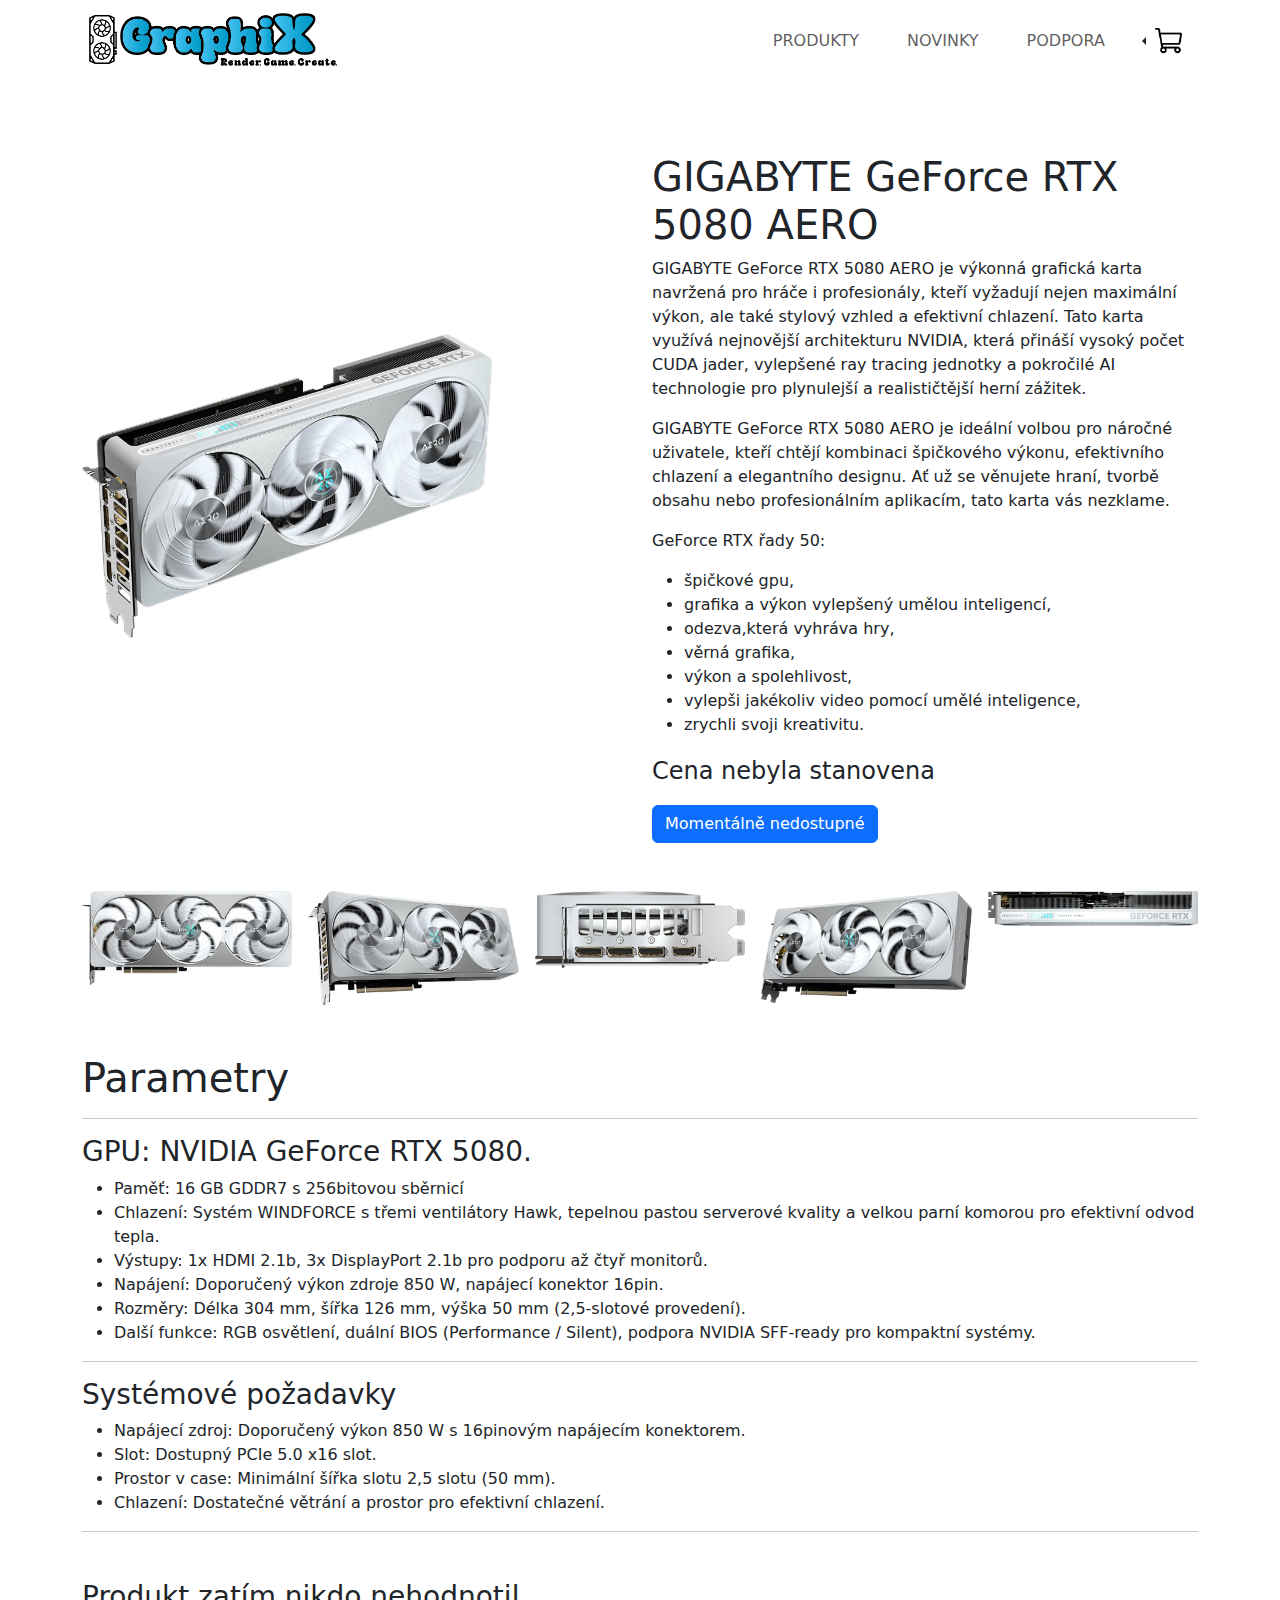
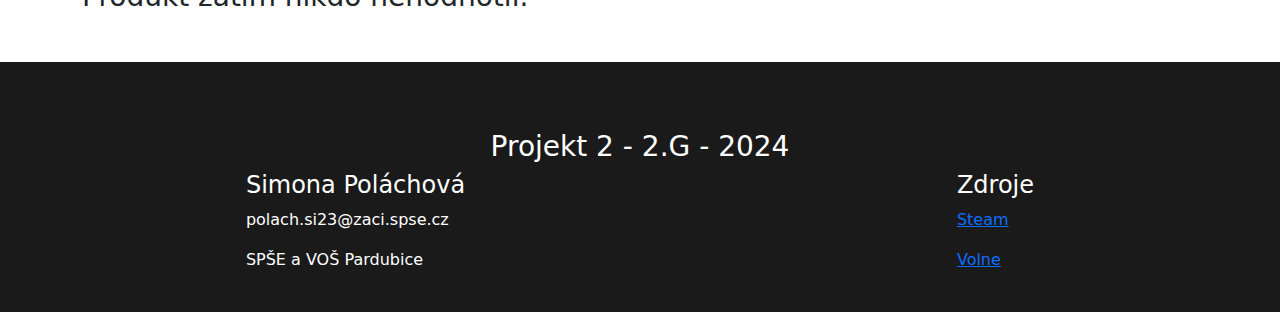
==== detail.html @ 1e643df1 "detail produktu" ====
<!DOCTYPE html>
<html lang="en">

<head>
    <meta charset="UTF-8">
    <meta name="viewport" content="width=device-width, initial-scale=1.0">
    <link rel="stylesheet" href="styly.css" type="text/css">
    <link href="https://cdn.jsdelivr.net/npm/bootstrap@5.3.3/dist/css/bootstrap.min.css" rel="stylesheet"
        integrity="sha384-QWTKZyjpPEjISv5WaRU9OFeRpok6YctnYmDr5pNlyT2bRjXh0JMhjY6hW+ALEwIH" crossorigin="anonymous">
    <link href="https://cdn.jsdelivr.net/npm/@fancyapps/ui@4.0/dist/fancybox.css" rel="stylesheet">
    <title>Counter-Strike 2</title>
</head>

<body>
    <nav class="navbar navbar-expand-md bg-body-transparent">
        <div class="container">
            <a class="navbar-brand" href="index.html">
                <img src="images/Logo_erasmus.png" alt="Bootstrap" height="55">
            </a>
            <button class="navbar-toggler" type="button" data-bs-toggle="collapse" data-bs-target="#navbarNavDropdown"
                aria-controls="navbarNavDropdown" aria-expanded="false" aria-label="Toggle navigation">
                <span class="navbar-toggler-icon"></span>
            </button>
            <div class="collapse navbar-collapse" id="navbarNavDropdown">
                <ul class="navbar-nav ms-auto">
                    <li class="nav-item mx-3">
                        <a class="nav-link" aria-current="page" href="katalog.html">PRODUKTY</a>
                    </li>
                    <li class="nav-item mx-3">
                        <a class="nav-link" href="diskografie.html">NOVINKY</a>
                    </li>
                    <li class="nav-item mx-3">
                        <a class="nav-link" href="biografie.html">PODPORA</a>
                    </li>
                </ul>
                <div class="dropdown d-md-none d-sm-block">
                    <button class="btn dropdown-toggle" type="button" data-bs-toggle="dropdown" aria-expanded="false">
                        <img src="images/shopping-cart-icon-md.png" alt="Dropdown Icon" class="img-fluid"
                            style="max-width: 30px;">
                    </button>
                    <ul class="dropdown-menu p-4" style="width: 280px;">
                        <h3>Váš košík</h3>
                        <p>Máte 1 produkt v košíku</p>
                        <hr class="my-2">
                        <li>
                            <div class="d-flex align-items-center my-2">
                                <img src="images/nitro_kosik.jpg" width="60" class="mx-2" alt="cs2">
                                <div>
                                    <p class="mb-0">SAPPHIRE NITRO+ Radeon RX 7700 XT</p>
                                    <p class="mb-0"><span class="text-primary">12.690 Kč</span></p>
                                </div>
                            </div>
                        </li>
                        <li id="kosik_button" class="mt-4">
                            <a href="kosik.html">Pokračovat do košíku -></a>
                        </li>
                    </ul>
                </div>
            </div>
            <div class="dropstart d-none d-md-block">
                <button class="btn dropdown-toggle" type="button" data-bs-toggle="dropdown" aria-expanded="false">
                    <img src="images/shopping-cart-icon-md.png" alt="Dropdown Icon" class="img-fluid"
                        style="max-width: 30px;">
                </button>
                <ul class="dropdown-menu p-4" style="width: 280px;">
                    <h3>Váš košík</h3>
                    <p>Máte 1 produkt v košíku</p>
                    <hr class="my-2">
                    <li>
                        <div class="d-flex align-items-center my-2">
                            <img src="images/nitro_kosik.jpg" width="60" class="mx-2" alt="cs">
                            <div>
                                <p class="mb-0">SAPPHIRE NITRO+ Radeon RX 7700 XT</p>
                                <p class="mb-0"><span class="text-primary">12.690 Kč</span></p>
                            </div>
                        </div>
                    </li>
                    <li id="kosik_button" class="mt-4">
                        <a href="kosik.html">Pokračovat do košíku -></a>
                    </li>
                </ul>
            </div>
        </div>
    </nav>

    <section class="detail">
        <div class="container">
            <div class="row mt-5">
                <div class="col-lg-6 d-flex align-items-center justify-content-center">
                    <div class="col gallery-item d-flex justify-content-center">
                        <a href="images/detail_main.webp" data-fancybox="gallery" data-caption="Obrázek 1">
                            <img src="images/detail_main.webp" class="w-75 img-fluid" alt="Obrázek 1">
                        </a>
                    </div>
                </div>
                <div class="col-lg-6">
                    <h1 class="mt-4">GIGABYTE GeForce RTX 5080 AERO</h1>
                    <p>GIGABYTE GeForce RTX 5080 AERO je výkonná grafická karta navržená pro hráče i profesionály, kteří
                        vyžadují nejen maximální výkon, ale také stylový vzhled a efektivní chlazení. Tato karta využívá
                        nejnovější architekturu NVIDIA, která přináší vysoký počet CUDA jader, vylepšené ray tracing
                        jednotky a pokročilé AI technologie pro plynulejší a realističtější herní zážitek.</p>
                    <p>GIGABYTE GeForce RTX 5080 AERO je ideální volbou pro náročné uživatele, kteří chtějí kombinaci
                        špičkového výkonu, efektivního chlazení a elegantního designu. Ať už se věnujete hraní, tvorbě
                        obsahu nebo profesionálním aplikacím, tato karta vás nezklame.</p>
                    <p>GeForce RTX řady 50:</p>
                    <ul>
                        <li>špičkové gpu,</li>
                        <li>grafika a výkon vylepšený umělou inteligencí,</li>
                        <li>odezva,která vyhráva hry,</li>
                        <li>věrná grafika,</li>
                        <li>výkon a spolehlivost,</li>
                        <li>vylepši jakékoliv video pomocí umělé inteligence,</li>
                        <li>zrychli svoji kreativitu.</li>
                    </ul>
                    <p class="fs-4">Cena nebyla stanovena</p>
                    <button type="button" class="btn btn-primary">Momentálně nedostupné</button>
                </div>
            </div>
        </div>
    </section>
    <section class="galerie">
        <div class="container py-5">
            <div class="row row-cols-1 row-cols-md-2 row-cols-lg-5 g-3">

                <div class="col gallery-item d-flex justify-content-center">
                    <a href="images/detail1.webp" data-fancybox="gallery" data-caption="Obrázek 2">
                        <img src="images/detail1.webp" class="img-fluid" alt="Obrázek 2">
                    </a>
                </div>

                <div class="col gallery-item d-flex justify-content-center">
                    <a href="images/detail2.webp" data-fancybox="gallery" data-caption="Obrázek 3">
                        <img src="images/detail2.webp" class="img-fluid" alt="Obrázek 3">
                    </a>
                </div>

                <div class="col gallery-item d-flex justify-content-center">
                    <a href="images/deatil3.webp" data-fancybox="gallery" data-caption="Obrázek 4">
                        <img src="images/deatil3.webp" class="img-fluid" alt="Obrázek 4">
                    </a>
                </div>

                <div class="col gallery-item d-flex justify-content-center">
                    <a href="images/detail4.webp" data-fancybox="gallery" data-caption="Obrázek 5">
                        <img src="images/detail4.webp" class="img-fluid" alt="Obrázek 5">
                    </a>
                </div>

                <div class="col gallery-item d-flex justify-content-center">
                    <a href="images/detail5.webp" data-fancybox="gallery" data-caption="Obrázek 6">
                        <img src="images/detail5.webp" class="img-fluid" alt="Obrázek 6">
                    </a>
                </div>
            </div>
        </div>
    </section>

    <section class="parametry">
        <div class="container mb-5">
            <h1>Parametry</h1>
            <hr>
            <div>
                <article>
                    <h3>GPU: NVIDIA GeForce RTX 5080.</h3>
                    <ul>
                        <li>Paměť: 16 GB GDDR7 s 256bitovou sběrnicí</li>
                        <li>Chlazení: Systém WINDFORCE s třemi ventilátory Hawk, tepelnou pastou serverové kvality a velkou parní komorou pro efektivní odvod tepla.</li>
                        <li>Výstupy: 1x HDMI 2.1b, 3x DisplayPort 2.1b pro podporu až čtyř monitorů.</li>
                        <li>Napájení: Doporučený výkon zdroje 850 W, napájecí konektor 16pin.</li>
                        <li>Rozměry: Délka 304 mm, šířka 126 mm, výška 50 mm (2,5-slotové provedení).</li>
                        <li>Další funkce: RGB osvětlení, duální BIOS (Performance / Silent), podpora NVIDIA SFF-ready pro kompaktní systémy.</li>
                    </ul>
                </article>
            </div>
            <hr>
            <div>
                <h3>Systémové požadavky</h3>
                <article>
                    <ul>
                        <li>Napájecí zdroj: Doporučený výkon 850 W s 16pinovým napájecím konektorem.</li>
                        <li>Slot: Dostupný PCIe 5.0 x16 slot.</li>
                        <li>Prostor v case: Minimální šířka slotu 2,5 slotu (50 mm).</li>
                        <li>Chlazení: Dostatečné větrání a prostor pro efektivní chlazení.
                        </li>
                    </ul>
                </article>
            </div>
            <hr>
        </div>

    </section>

    <section class="rezence">
        <div class="container">
            <h3 class="mb-5">Produkt zatím nikdo nehodnotil.</h3>
        </div>
    </section>

    <footer class="pt-5">
        <h3>Projekt 2 - 2.G - 2024</h3>
        <div class="texty">
            <article>
                <h4>Simona Poláchová</h4>
                <p>polach.si23@zaci.spse.cz</p>
                <p>SPŠE a VOŠ Pardubice</p>
            </article>
            <article class="zdroje">
                <h4>Zdroje</h4>
                <a href="https://store.steampowered.com/explore/new/">
                    <p>Steam</p>
                </a>
                <a href="">
                    <p>Volne</p>
                </a>
            </article>
        </div>
    </footer>





    <script src="https://cdn.jsdelivr.net/npm/bootstrap@5.3.3/dist/js/bootstrap.bundle.min.js"
        integrity="sha384-YvpcrYf0tY3lHB60NNkmXc5s9fDVZLESaAA55NDzOxhy9GkcIdslK1eN7N6jIeHz"
        crossorigin="anonymous"></script>
    <script src="https://cdn.jsdelivr.net/npm/@fancyapps/ui@4.0/dist/fancybox.umd.js"></script>
    <script>

        Fancybox.bind('[data-fancybox="gallery"]', {
            Thumbs: {
                autoStart: true,
            },
            Toolbar: {
                display: ['counter', 'close'],
            }
        });
    </script>
</body>

</html>
---- styly.css ----
.novinky img {
    transition: all 0.2s ease-in-out;
}

.novinky img:hover {
    filter: brightness(50%);
}

.custom-carousel {
    position: relative;
    width: 90%;
    max-width: 900px;
    height: 350px;
    perspective: 1000px;
    overflow: hidden;
}

.custom-carousel-track {
    display: flex;
    justify-content: center;
    align-items: center;
    height: 100%;
    transition: transform 0.5s ease;
    transform-style: preserve-3d;
}

.custom-carousel-item {
    flex: 0 0 auto;
    width: 240px;
    height: 320px;
    background: #ccc;
    border-radius: 10px;
    box-shadow: 0 4px 10px rgba(0, 0, 0, 0.2);
    transform-origin: center;
    position: absolute;
    transition: transform 0.5s ease, opacity 0.5s ease;
}

.custom-carousel-item img {
    width: 240px;
    height: 320px;
    object-fit: cover;
}

.custom-carousel-buttons {
    position: absolute;
    top: 50%;
    width: 100%;
    display: flex;
    justify-content: space-between;
    transform: translateY(-50%);
}

.custom-carousel-button {
    background: rgba(0, 0, 0, 0.5);
    color: white;
    border: none;
    padding: 10px;
    cursor: pointer;
    border-radius: 5px;
}

.custom-carousel-item a {
    display: block;
    width: 100%;
    height: 100%;
}

footer {
    background-color: #1a1a1a;
    padding-top: 0.1%;
    color: white;
    display: flex;
    flex-direction: column;
    height: 250px;
}

footer h3 {
    display: flex;
    justify-content: center;
    padding-top: 20px;
}

footer h4 {
    padding: 0;
}

.texty {
    display: flex;
    flex-direction: row;
    justify-content: space-around;
}

.btn-secondary {
    width: 200px;
}

body {
    transition: background-color 0.3s;
}
.sidebar {
    width: 0;
    position: fixed;
    top: 0;
    left: 0;
    height: 100%;
    background: #ffffff;
    overflow: hidden;
    transition: 0.3s;
    padding-top: 60px;
    z-index: 1000;
}
.sidebar a {
    display: block;
    color: white;
    padding: 10px;
    text-decoration: none;
}
.close-btn {
    position: absolute;
    top: 10px;
    right: 15px;
    color: white;
    cursor: pointer;
}
.overlay {
    position: fixed;
    top: 0;
    left: 0;
    width: 100%;
    height: 100%;
    background: rgba(0, 0, 0, 0.5);
    display: none;
    z-index: 999;
}
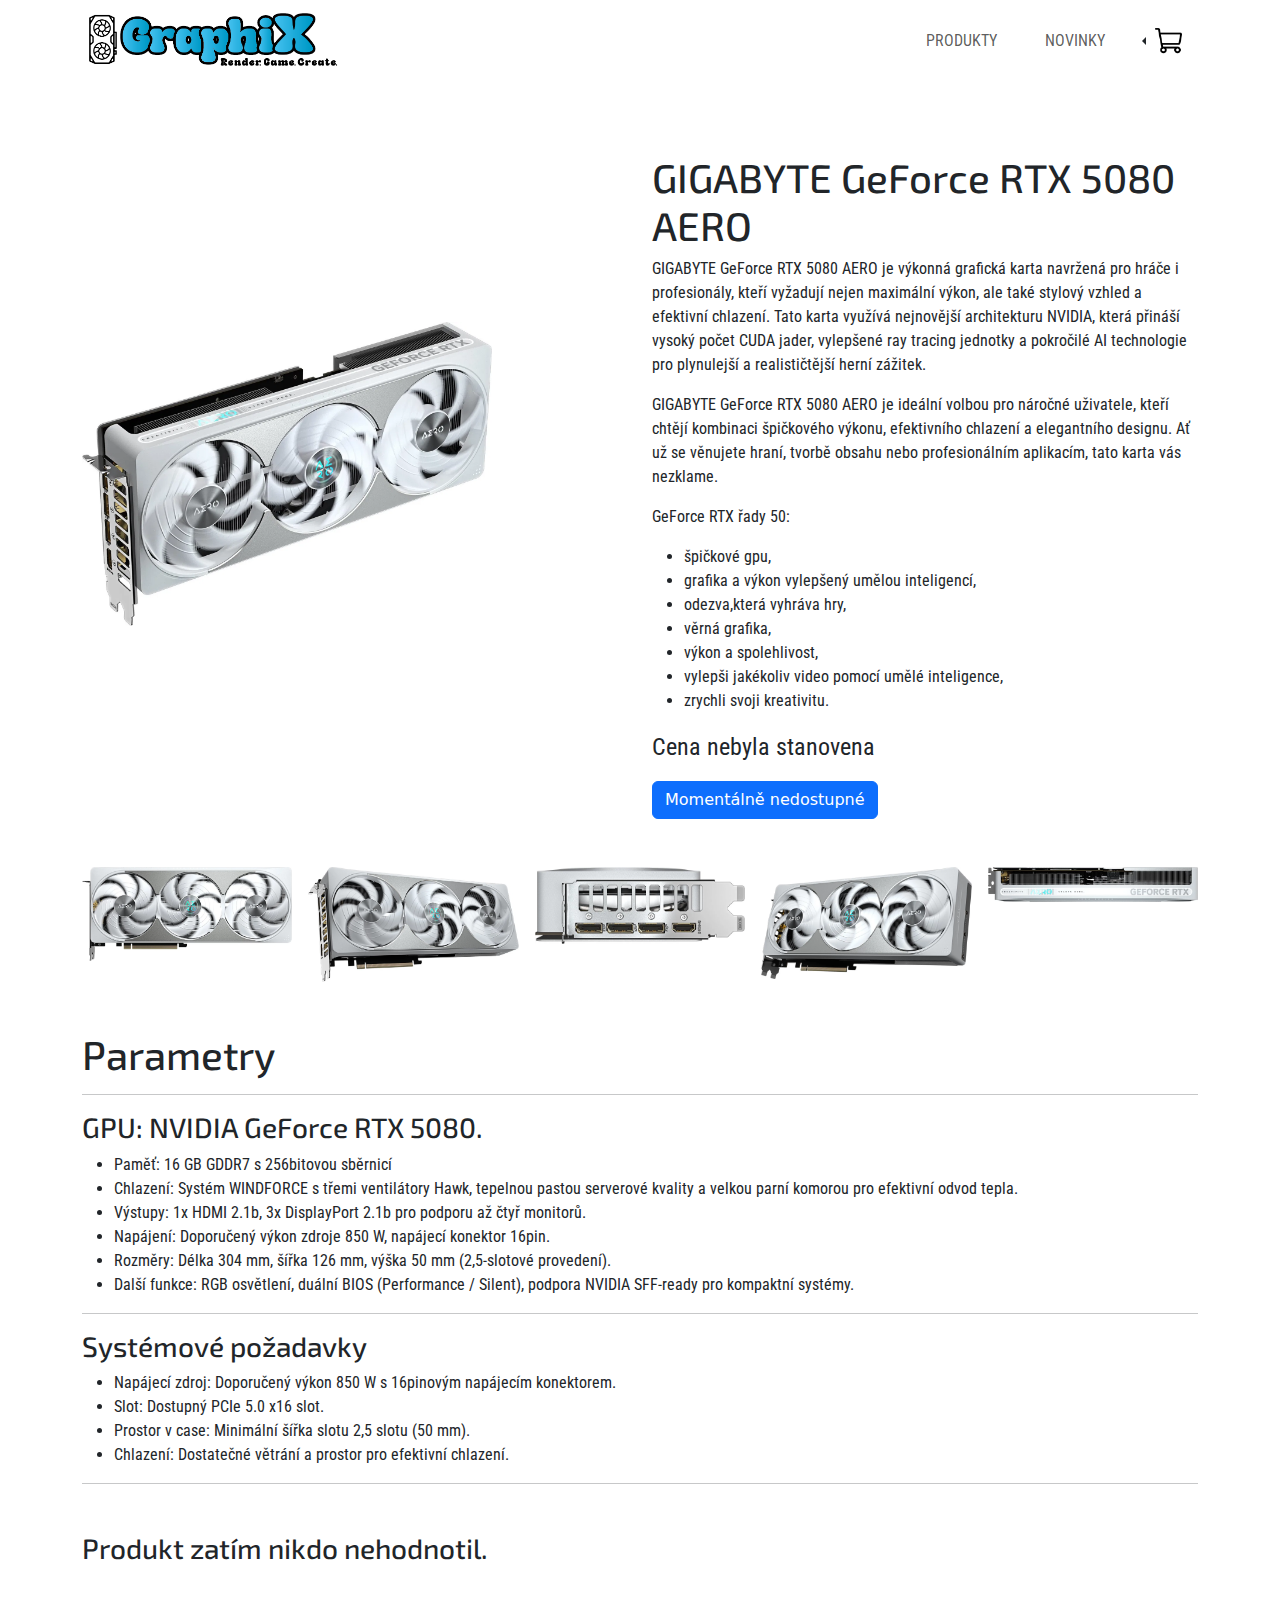
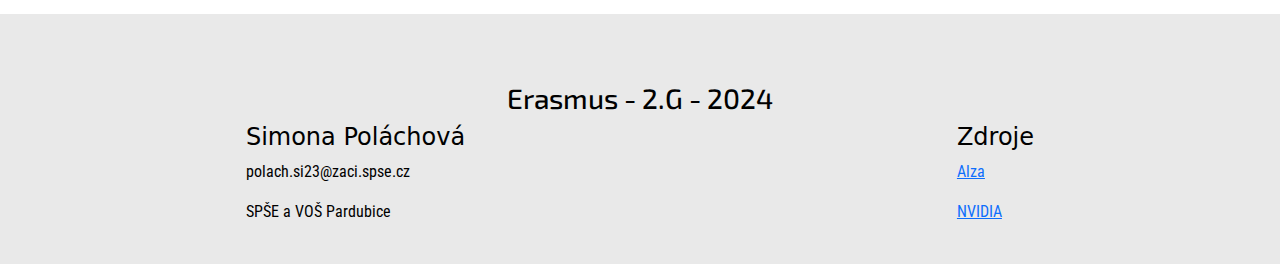
==== commit 7cdf38e5: "drobnosti" ====
--- a/detail.html
+++ b/detail.html
@@ -1,5 +1,5 @@
 <!DOCTYPE html>
-<html lang="en">
+<html lang="cs">
 
 <head>
     <meta charset="UTF-8">
@@ -8,7 +8,9 @@
     <link href="https://cdn.jsdelivr.net/npm/bootstrap@5.3.3/dist/css/bootstrap.min.css" rel="stylesheet"
         integrity="sha384-QWTKZyjpPEjISv5WaRU9OFeRpok6YctnYmDr5pNlyT2bRjXh0JMhjY6hW+ALEwIH" crossorigin="anonymous">
     <link href="https://cdn.jsdelivr.net/npm/@fancyapps/ui@4.0/dist/fancybox.css" rel="stylesheet">
-    <title>Counter-Strike 2</title>
+    <link href="https://fonts.googleapis.com/css2?family=Exo+2:ital,wght@0,100..900;1,100..900&display=swap" rel="stylesheet">
+    <link href="https://fonts.googleapis.com/css2?family=Roboto+Condensed:ital,wght@0,100..900;1,100..900&display=swap" rel="stylesheet">
+    <title>GIGABYTE GeForce RTX 5080 AERO</title>
 </head>
 
 <body>
@@ -27,10 +29,7 @@
                         <a class="nav-link" aria-current="page" href="katalog.html">PRODUKTY</a>
                     </li>
                     <li class="nav-item mx-3">
-                        <a class="nav-link" href="diskografie.html">NOVINKY</a>
-                    </li>
-                    <li class="nav-item mx-3">
-                        <a class="nav-link" href="biografie.html">PODPORA</a>
+                        <a class="nav-link" href="novinky.html">NOVINKY</a>
                     </li>
                 </ul>
                 <div class="dropdown d-md-none d-sm-block">
@@ -39,9 +38,9 @@
                             style="max-width: 30px;">
                     </button>
                     <ul class="dropdown-menu p-4" style="width: 280px;">
-                        <h3>Váš košík</h3>
-                        <p>Máte 1 produkt v košíku</p>
-                        <hr class="my-2">
+                        <li>Váš košík</li>
+                        <li>Máte 1 produkt v košíku</li>
+                        <li><hr class="my-2"></li>
                         <li>
                             <div class="d-flex align-items-center my-2">
                                 <img src="images/nitro_kosik.jpg" width="60" class="mx-2" alt="cs2">
@@ -51,7 +50,7 @@
                                 </div>
                             </div>
                         </li>
-                        <li id="kosik_button" class="mt-4">
+                        <li id="kosik_button1" class="mt-4">
                             <a href="kosik.html">Pokračovat do košíku -></a>
                         </li>
                     </ul>
@@ -63,9 +62,9 @@
                         style="max-width: 30px;">
                 </button>
                 <ul class="dropdown-menu p-4" style="width: 280px;">
-                    <h3>Váš košík</h3>
-                    <p>Máte 1 produkt v košíku</p>
-                    <hr class="my-2">
+                    <li>Váš košík</li>
+                    <li>Máte 1 produkt v košíku</li>
+                    <li><hr class="my-2"></li>
                     <li>
                         <div class="d-flex align-items-center my-2">
                             <img src="images/nitro_kosik.jpg" width="60" class="mx-2" alt="cs">
@@ -75,7 +74,7 @@
                             </div>
                         </div>
                     </li>
-                    <li id="kosik_button" class="mt-4">
+                    <li id="kosik_button2" class="mt-4">
                         <a href="kosik.html">Pokračovat do košíku -></a>
                     </li>
                 </ul>
@@ -118,7 +117,7 @@
             </div>
         </div>
     </section>
-    <section class="galerie">
+    <div class="galerie">
         <div class="container py-5">
             <div class="row row-cols-1 row-cols-md-2 row-cols-lg-5 g-3">
 
@@ -153,7 +152,7 @@
                 </div>
             </div>
         </div>
-    </section>
+    </div>
 
     <section class="parametry">
         <div class="container mb-5">
@@ -175,7 +174,6 @@
             <hr>
             <div>
                 <h3>Systémové požadavky</h3>
-                <article>
                     <ul>
                         <li>Napájecí zdroj: Doporučený výkon 850 W s 16pinovým napájecím konektorem.</li>
                         <li>Slot: Dostupný PCIe 5.0 x16 slot.</li>
@@ -183,7 +181,6 @@
                         <li>Chlazení: Dostatečné větrání a prostor pro efektivní chlazení.
                         </li>
                     </ul>
-                </article>
             </div>
             <hr>
         </div>
@@ -197,24 +194,24 @@
     </section>
 
     <footer class="pt-5">
-        <h3>Projekt 2 - 2.G - 2024</h3>
+        <h3>Erasmus - 2.G - 2024</h3>
         <div class="texty">
-            <article>
-                <h4>Simona Poláchová</h4>
-                <p>polach.si23@zaci.spse.cz</p>
-                <p>SPŠE a VOŠ Pardubice</p>
-            </article>
-            <article class="zdroje">
-                <h4>Zdroje</h4>
-                <a href="https://store.steampowered.com/explore/new/">
-                    <p>Steam</p>
-                </a>
-                <a href="">
-                    <p>Volne</p>
-                </a>
-            </article>
-        </div>
-    </footer>
+          <article>
+            <h4>Simona Poláchová</h4>
+            <p>polach.si23@zaci.spse.cz</p>
+            <p>SPŠE a VOŠ Pardubice</p>
+          </article>
+          <article class="zdroje">
+            <h4>Zdroje</h4>
+            <a href="https://www.alza.cz/graficke-karty/18842862.htm">
+              <p>Alza</p>
+            </a>
+            <a href="https://www.nvidia.com/en-us/">
+              <p>NVIDIA</p>
+            </a>
+          </article>
+        </div>
+      </footer>
 
 
 
--- a/styly.css
+++ b/styly.css
@@ -1,3 +1,40 @@
+.roboto-condensed {
+    font-family: "Roboto Condensed", serif;
+    font-optical-sizing: auto;
+    font-style: normal;
+  }
+
+.exo-2 {
+    font-family: "Exo 2", serif;
+    font-optical-sizing: auto;
+    font-style: normal;
+  }
+
+p {
+    font-family: "Roboto Condensed", serif;
+}
+
+label {
+    font-family: "Roboto Condensed", serif;
+}
+
+h1 {
+    font-family: "Exo 2", serif;
+}
+
+h2 {
+    font-family: "Exo 2", serif;
+}
+
+h3 {
+    font-family: "Exo 2", serif;
+}
+
+li {
+    font-family: "Roboto Condensed", serif;
+}
+
+
 .novinky img {
     transition: all 0.2s ease-in-out;
 }
@@ -67,9 +104,9 @@
 }
 
 footer {
-    background-color: #1a1a1a;
+    background-color: #e9e9e9;
     padding-top: 0.1%;
-    color: white;
+    color: black;
     display: flex;
     flex-direction: column;
     height: 250px;
@@ -132,4 +169,34 @@
     background: rgba(0, 0, 0, 0.5);
     display: none;
     z-index: 999;
-}+}
+
+.step-circle {
+    width: 50px;
+    height: 50px;
+    font-size: 1.2em;
+}
+
+.step-line {
+    height: 4px;
+}
+
+#pocitadlo1 {
+    width: 40px;
+}
+
+#prodejnakolonka,
+#zasilkovnakolonka,
+#domukolonka,
+#holubkolonka,
+#applepay,
+#paypal,
+#banprevod,
+#googlepay
+{background-color: #dadada;
+ height: 150px;}
+
+ #bank-form {background-color: #dadada;}
+
+ #podekovani{margin-top: 20%;
+ }
